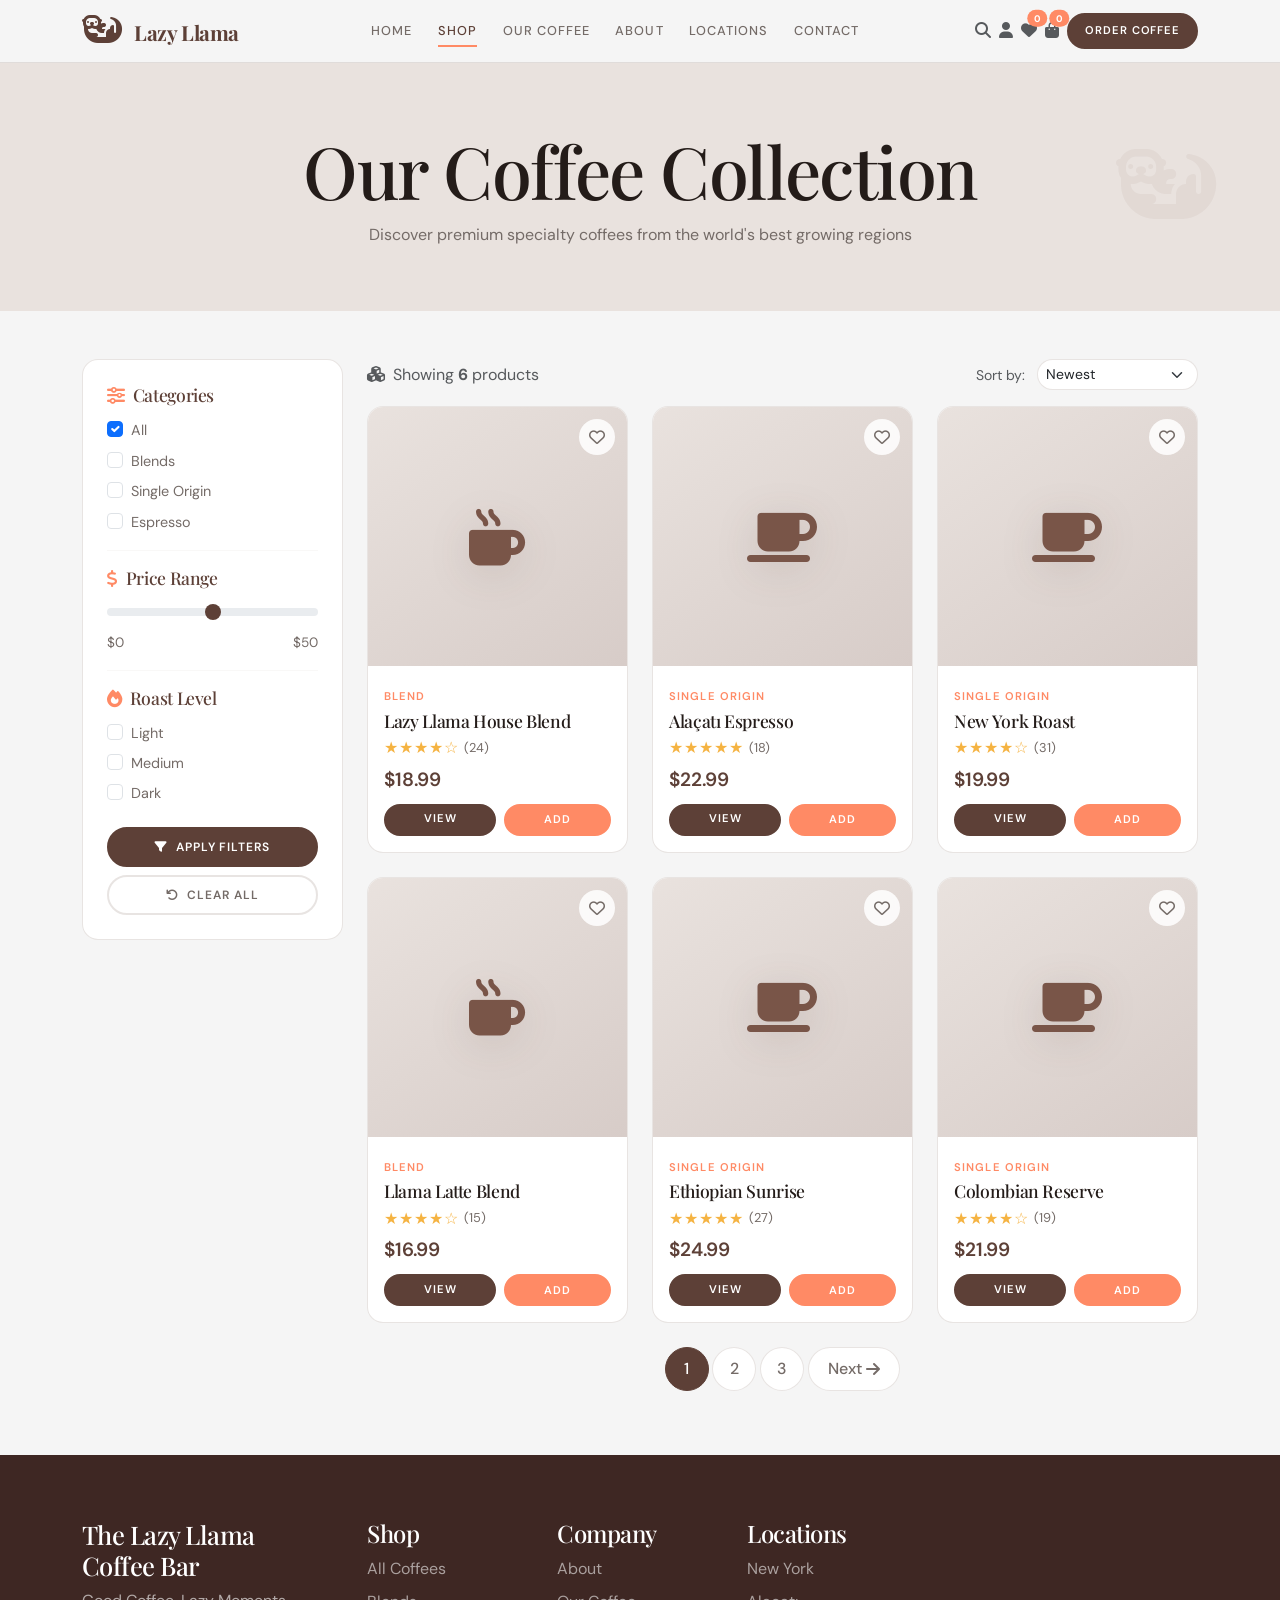
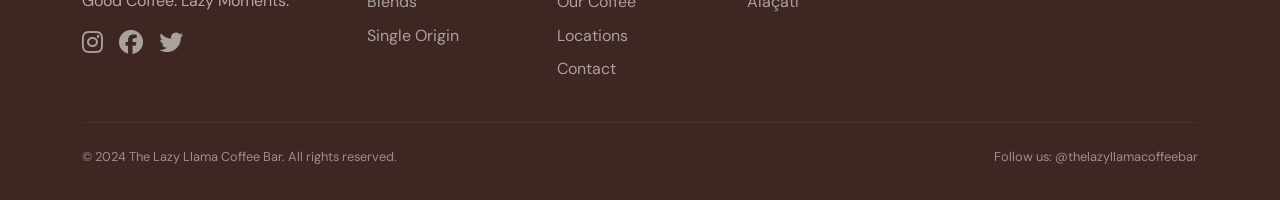
==== shop.html @ 4c495359 "Add files via upload" ====
<!DOCTYPE html>
<html lang="en">
<head>
  <meta charset="UTF-8" />
  <meta name="viewport" content="width=device-width, initial-scale=1.0" />
  <title>Shop - The Lazy Llama Coffee Bar</title>
  <!-- Bootstrap 5 -->
  <link href="https://cdn.jsdelivr.net/npm/bootstrap@5.3.2/dist/css/bootstrap.min.css" rel="stylesheet" />
  <!-- Font Awesome 6 (free) -->
  <link rel="stylesheet" href="https://cdnjs.cloudflare.com/ajax/libs/font-awesome/6.5.1/css/all.min.css" />
  <!-- Google Fonts -->
  <link rel="preconnect" href="https://fonts.googleapis.com" />
  <link rel="preconnect" href="https://fonts.gstatic.com" crossorigin />
  <link href="https://fonts.googleapis.com/css2?family=Playfair+Display:wght@400;600;700;900&family=DM+Sans:wght@300;400;500;600;700&display=swap" rel="stylesheet" />
  <style>
    /* ========================================
       COMPLETE CSS – THE LAZY LLAMA COFFEE BAR (Shop)
       ======================================== */

    /* ===== 1. ROOT VARIABLES ===== */
    :root {
      --brown: #5D4037;
      --beige: #D7CCC8;
      --coral: #FF8A65;
      --white: #F5F5F5;
      --brown-dark: #3E2723;
      --brown-light: #795548;
      --beige-light: #E9E2DE;
      --beige-dark: #C8BBB5;
      --coral-dark: #F4511E;
      --text: #241C19;
      --text-muted: #746B67;
      --border: rgba(93,64,55,0.14);
      --white-pure: #FFFFFF;
      --font-serif: 'Playfair Display', Georgia, serif;
      --font-sans: 'DM Sans', -apple-system, BlinkMacSystemFont, 'Segoe UI', Roboto, sans-serif;
      --radius-sm: 8px;
      --radius-md: 16px;
      --radius-lg: 28px;
      --radius-pill: 999px;
      --shadow-sm: 0 8px 25px rgba(62,39,35,0.07);
      --shadow-md: 0 20px 50px rgba(62,39,35,0.12);
      --shadow-lg: 0 35px 80px rgba(62,39,35,0.16);
      --transition-smooth: cubic-bezier(0.22, 0.61, 0.36, 1);
    }

    /* ===== 2. RESET & BASE ===== */
    * { box-sizing: border-box; margin: 0; padding: 0; }
    body {
      background: var(--white);
      color: var(--text);
      font-family: var(--font-sans);
      font-size: clamp(1rem, 1.2vw, 1.15rem);
      line-height: 1.6;
      overflow-x: hidden;
      -webkit-font-smoothing: antialiased;
    }
    h1, h2, h3, h4, h5, .serif { font-family: var(--font-serif); letter-spacing: -0.02em; }
    a { text-decoration: none; color: inherit; }
    ul, ol { list-style: none; padding: 0; }

    ::selection { background: var(--coral); color: var(--white-pure); }
    :focus-visible { outline: 3px solid var(--coral); outline-offset: 3px; }

    /* ===== 3. BOOTSTRAP OVERRIDES ===== */
    .btn {
      font-family: var(--font-sans);
      font-weight: 600;
      text-transform: uppercase;
      letter-spacing: 0.08em;
      border-radius: var(--radius-pill);
      padding: 0.65rem 2rem;
      transition: all 0.35s ease;
      border-width: 2px;
    }
    .btn-primary {
      background: var(--brown);
      border-color: var(--brown);
      color: #fff;
    }
    .btn-primary:hover {
      background: var(--brown-dark);
      border-color: var(--brown-dark);
      transform: translateY(-2px) scale(1.02);
      box-shadow: var(--shadow-md);
    }
    .btn-secondary {
      background: var(--coral);
      border-color: var(--coral);
      color: #fff;
    }
    .btn-secondary:hover {
      background: var(--coral-dark);
      border-color: var(--coral-dark);
      transform: translateY(-2px);
    }
    .btn-outline-secondary {
      background: transparent;
      border-color: var(--border);
      color: var(--text-muted);
    }
    .btn-outline-secondary:hover {
      background: var(--beige-light);
      border-color: var(--brown);
      color: var(--brown);
      transform: translateY(-2px);
    }
    .btn-sm {
      padding: 0.4rem 1rem;
      font-size: 0.7rem;
      min-height: 36px;
    }

    .bg-coral { background: var(--coral); }
    .text-brown { color: var(--brown); }
    .text-coral { color: var(--coral); }
    .form-range::-webkit-slider-thumb { background: var(--brown); }
    .form-range::-moz-range-thumb { background: var(--brown); }

    /* ===== 4. SECTION BADGE ===== */
    .section-badge {
      display: inline-block;
      font-size: 0.75rem;
      font-weight: 600;
      text-transform: uppercase;
      letter-spacing: 0.15em;
      color: var(--coral);
      margin-bottom: 0.5rem;
      position: relative;
    }
    .section-badge::after {
      content: '';
      display: inline-block;
      width: 24px;
      height: 1px;
      background: var(--coral);
      margin-left: 12px;
      vertical-align: middle;
    }
    .section-header {
      max-width: 700px;
      margin-bottom: 3rem;
    }
    .section-header h2 {
      font-size: clamp(2.2rem, 5vw, 4rem);
      font-weight: 700;
    }
    .section-header p {
      color: var(--text-muted);
      font-weight: 300;
    }

    /* ===== 5. NAVBAR ===== */
    .navbar {
      background: rgba(245,245,245,0.85);
      backdrop-filter: blur(18px);
      -webkit-backdrop-filter: blur(18px);
      border-bottom: 1px solid var(--border);
      padding: 0.5rem 0;
    }
    .navbar-brand {
      font-family: var(--font-serif);
      font-weight: 700;
      font-size: 1.3rem;
      letter-spacing: -0.02em;
      color: var(--brown) !important;
    }
    .navbar-brand .nav-logo {
      font-size: 1.8rem;
      line-height: 1;
      margin-right: 6px;
    }
    .nav-link {
      font-size: 0.8rem;
      font-weight: 500;
      text-transform: uppercase;
      letter-spacing: 0.08em;
      color: var(--text-muted) !important;
      padding: 0.5rem 0.8rem !important;
      position: relative;
      transition: color 0.3s ease;
    }
    .nav-link::after {
      content: '';
      position: absolute;
      bottom: 2px;
      left: 0.8rem;
      width: 0;
      height: 2px;
      background: var(--coral);
      transition: width 0.4s ease;
    }
    .nav-link:hover, .nav-link.active {
      color: var(--brown) !important;
    }
    .nav-link:hover::after, .nav-link.active::after {
      width: calc(100% - 1.6rem);
    }
    .navbar .nav-actions a {
      font-size: 1.2rem;
      color: var(--text-muted);
      transition: color 0.3s;
      position: relative;
      margin-left: 6px;
    }
    .navbar .nav-actions a:hover { color: var(--brown); }
    .cart-count, .wishlist-count {
      position: absolute;
      top: -6px;
      right: -6px;
      font-size: 0.6rem;
      font-weight: 600;
      background: var(--coral);
      color: #fff;
      border-radius: 50%;
      width: 18px;
      height: 18px;
      display: flex;
      align-items: center;
      justify-content: center;
      font-family: var(--font-sans);
    }
    .nav-cta {
      font-size: 0.75rem !important;
      padding: 0.4rem 1.2rem !important;
      min-height: 38px;
      margin-left: 10px;
    }

    /* ===== 6. PAGE HERO ===== */
    .page-hero {
      padding: 4rem 0;
      background: var(--beige-light);
      text-align: center;
      position: relative;
      overflow: hidden;
    }
    .page-hero h1 {
      font-size: clamp(2.8rem, 6vw, 4.5rem);
      animation: fadeInUp 0.8s var(--transition-smooth);
    }
    .page-hero p {
      font-size: clamp(1rem, 1.2vw, 1.2rem);
      color: var(--text-muted);
      max-width: 600px;
      margin: 0 auto;
      animation: fadeInUp 0.8s var(--transition-smooth) 0.2s both;
    }
    .page-hero .hero-llama {
      font-size: 5rem;
      color: var(--brown-light);
      opacity: 0.06;
      position: absolute;
      right: 5%;
      top: 50%;
      transform: translateY(-50%);
      pointer-events: none;
    }

    /* ===== 7. FILTER SIDEBAR (3D) ===== */
    .filter-sidebar {
      padding: 1.5rem;
      background: #fff;
      border-radius: var(--radius-md);
      border: 1px solid var(--border);
      transition: transform 0.5s cubic-bezier(.22,.61,.36,1),
                  box-shadow 0.5s ease;
      transform-style: preserve-3d;
      perspective: 600px;
      position: sticky;
      top: 90px;
    }
    .filter-sidebar:hover {
      transform: translateY(-4px) rotateX(1deg) rotateY(2deg);
      box-shadow: var(--shadow-md);
    }
    .filter-sidebar h5 {
      font-family: var(--font-serif);
      font-size: 1.1rem;
      margin-bottom: 0.75rem;
      color: var(--brown);
    }
    .filter-sidebar .form-check {
      margin-bottom: 0.3rem;
    }
    .filter-sidebar .form-check-input {
      accent-color: var(--brown);
      cursor: pointer;
    }
    .filter-sidebar .form-check-label {
      font-size: 0.9rem;
      color: var(--text-muted);
      cursor: pointer;
    }
    .filter-sidebar hr {
      margin: 1rem 0;
      border-color: var(--border);
    }
    .filter-sidebar .form-range {
      width: 100%;
    }
    .filter-sidebar .price-labels {
      display: flex;
      justify-content: space-between;
      font-size: 0.85rem;
      color: var(--text-muted);
    }
    .filter-sidebar .btn {
      width: 100%;
      font-size: 0.75rem;
      padding: 0.5rem;
      min-height: 40px;
    }
    .filter-sidebar .btn + .btn {
      margin-top: 0.5rem;
    }

    /* ===== 8. PRODUCT CARDS (3D) ===== */
    .product-card {
      background: #fff;
      border-radius: var(--radius-md);
      overflow: hidden;
      border: 1px solid var(--border);
      transition: transform 0.6s cubic-bezier(.22,.61,.36,1),
                  box-shadow 0.6s ease;
      transform-style: preserve-3d;
      perspective: 800px;
      height: 100%;
    }
    .product-card:hover {
      transform: translateY(-10px) rotateX(2deg) rotateY(3deg);
      box-shadow: var(--shadow-lg);
    }
    .product-image {
      aspect-ratio: 1/1;
      background: linear-gradient(145deg, var(--beige-light), var(--beige));
      display: flex;
      align-items: center;
      justify-content: center;
      position: relative;
      overflow: hidden;
      transition: transform 0.6s ease;
    }
    .product-card:hover .product-image {
      transform: scale(1.04);
    }
    .product-image .coffee-icon {
      filter: drop-shadow(0 8px 20px rgba(62,39,35,0.12));
      transition: transform 0.6s ease;
      color: var(--brown-light);
      font-size: 3.5rem;
    }
    .product-card:hover .product-image .coffee-icon {
      transform: rotate(-6deg) scale(1.1);
    }
    .product-wishlist {
      position: absolute;
      top: 12px;
      right: 12px;
      width: 36px;
      height: 36px;
      border-radius: 50%;
      background: rgba(255,255,255,0.85);
      backdrop-filter: blur(4px);
      border: none;
      font-size: 1rem;
      transition: all 0.3s ease;
      color: var(--text-muted);
      display: flex;
      align-items: center;
      justify-content: center;
    }
    .product-wishlist:hover {
      background: #fff;
      transform: scale(1.1);
      color: var(--coral);
    }
    .product-wishlist.active {
      color: var(--coral);
    }
    .product-category {
      font-size: 0.7rem;
      font-weight: 600;
      text-transform: uppercase;
      letter-spacing: 0.1em;
      color: var(--coral);
      display: inline-block;
      margin-bottom: 0.25rem;
    }
    .product-card h3 {
      font-size: clamp(1.1rem, 1.3vw, 1.3rem);
      font-family: var(--font-serif);
      margin-bottom: 0.25rem;
    }
    .product-rating {
      display: flex;
      align-items: center;
      gap: 0.3rem;
      margin-bottom: 0.25rem;
    }
    .product-rating .stars {
      color: #f5b342;
      letter-spacing: 1px;
    }
    .product-rating .count {
      font-size: 0.8rem;
      color: var(--text-muted);
    }
    .product-price {
      font-weight: 600;
      color: var(--brown);
      font-size: 1.2rem;
      margin-bottom: 0.5rem;
    }
    .product-card .btn {
      font-size: 0.7rem;
      padding: 0.3rem 0.6rem;
      min-height: 32px;
    }

    /* ===== 9. PAGINATION (3D) ===== */
    .pagination {
      gap: 0.3rem;
    }
    .pagination .page-item .page-link {
      border-radius: 50%;
      width: 44px;
      height: 44px;
      display: flex;
      align-items: center;
      justify-content: center;
      border: 1px solid var(--border);
      color: var(--text-muted);
      font-weight: 500;
      transition: all 0.3s ease;
      background: #fff;
    }
    .pagination .page-item .page-link:hover {
      background: var(--beige-light);
      border-color: var(--brown);
      transform: translateY(-2px) scale(1.04);
      box-shadow: var(--shadow-sm);
    }
    .pagination .page-item.active .page-link {
      background: var(--brown);
      border-color: var(--brown);
      color: #fff;
    }
    .pagination .page-item.active .page-link:hover {
      background: var(--brown-dark);
      border-color: var(--brown-dark);
    }
    .pagination .page-item:last-child .page-link {
      width: auto;
      border-radius: var(--radius-pill);
      padding: 0 1.2rem;
    }

    /* ===== 10. FOOTER ===== */
    .footer {
      background: var(--brown-dark);
      color: rgba(255,255,255,0.8);
      padding: 4rem 0 2rem;
    }
    .footer h3 { color: #fff; font-size: 1.6rem; }
    .footer a { opacity: 0.7; transition: opacity 0.3s, color 0.3s; }
    .footer a:hover { opacity: 1; color: var(--coral); }
    .footer .footer-links ul { padding: 0; list-style: none; }
    .footer .footer-links ul li { margin-bottom: 0.5rem; }
    .footer-bottom {
      border-top: 1px solid rgba(255,255,255,0.08);
      padding-top: 1.5rem;
      font-size: 0.8rem;
      opacity: 0.6;
    }

    /* ===== 11. ANIMATIONS ===== */
    @keyframes fadeInUp {
      from { opacity: 0; transform: translateY(30px); }
      to { opacity: 1; transform: translateY(0); }
    }

    /* ===== 12. RESPONSIVE ===== */
    @media (max-width: 992px) {
      .filter-sidebar {
        position: static;
        margin-bottom: 1.5rem;
      }
    }
    @media (max-width: 768px) {
      .page-hero { padding: 2.5rem 0; }
      .page-hero .hero-llama { display: none; }
      .filter-sidebar:hover { transform: translateY(-2px) rotateX(0) rotateY(0); }
      .product-card:hover { transform: translateY(-6px) rotateX(0) rotateY(0); }
      .footer .row { text-align: center; }
    }
    @media (max-width: 576px) {
      .filter-sidebar { padding: 1rem; }
      .product-image .coffee-icon { font-size: 2.8rem; }
      .pagination .page-item .page-link { width: 36px; height: 36px; font-size: 0.85rem; }
    }
  </style>
</head>
<body>

<!-- ===== NAVBAR ===== -->
<nav class="navbar navbar-expand-lg sticky-top">
  <div class="container">
    <a class="navbar-brand" href="index.html">
      <i class="fas fa-otter text-brown fs-2 me-2"></i> Lazy Llama
    </a>
    <button class="navbar-toggler border-0" type="button" data-bs-toggle="collapse" data-bs-target="#navLinks" aria-controls="navLinks" aria-expanded="false" aria-label="Toggle navigation">
      <span class="navbar-toggler-icon"></span>
    </button>
    <div class="collapse navbar-collapse" id="navLinks">
      <ul class="navbar-nav mx-auto mb-2 mb-lg-0">
        <li class="nav-item"><a class="nav-link" href="index.html">Home</a></li>
        <li class="nav-item"><a class="nav-link active" href="shop.html">Shop</a></li>
        <li class="nav-item"><a class="nav-link" href="our-coffee.html">Our Coffee</a></li>
        <li class="nav-item"><a class="nav-link" href="about.html">About</a></li>
        <li class="nav-item"><a class="nav-link" href="locations.html">Locations</a></li>
        <li class="nav-item"><a class="nav-link" href="contact.html">Contact</a></li>
      </ul>
      <div class="d-flex align-items-center gap-2">
        <a href="#" class="text-muted"><i class="fas fa-search"></i></a>
        <a href="account.html" class="text-muted"><i class="fas fa-user"></i></a>
        <a href="wishlist.html" class="text-muted position-relative">
          <i class="fas fa-heart"></i>
          <span class="position-absolute top-0 start-100 translate-middle badge rounded-pill bg-coral" style="font-size:0.6rem;">0</span>
        </a>
        <a href="cart.html" class="text-muted position-relative">
          <i class="fas fa-shopping-bag"></i>
          <span class="position-absolute top-0 start-100 translate-middle badge rounded-pill bg-coral" style="font-size:0.6rem;">0</span>
        </a>
        <a href="checkout.html" class="btn btn-primary btn-sm">Order Coffee</a>
      </div>
    </div>
  </div>
</nav>

<!-- ===== PAGE HERO ===== -->
<section class="page-hero">
  <div class="container">
    <h1>Our Coffee Collection</h1>
    <p>Discover premium specialty coffees from the world's best growing regions</p>
    <div class="hero-llama"><i class="fas fa-otter"></i></div>
  </div>
</section>

<!-- ===== SHOP CONTENT ===== -->
<section class="py-5">
  <div class="container">
    <div class="row g-4">

      <!-- Filters Sidebar -->
      <div class="col-lg-3">
        <div class="filter-sidebar">
          <h5><i class="fas fa-sliders-h text-coral me-2"></i>Categories</h5>
          <div class="form-check">
            <input class="form-check-input" type="checkbox" checked>
            <label class="form-check-label">All</label>
          </div>
          <div class="form-check">
            <input class="form-check-input" type="checkbox">
            <label class="form-check-label">Blends</label>
          </div>
          <div class="form-check">
            <input class="form-check-input" type="checkbox">
            <label class="form-check-label">Single Origin</label>
          </div>
          <div class="form-check">
            <input class="form-check-input" type="checkbox">
            <label class="form-check-label">Espresso</label>
          </div>

          <hr>

          <h5><i class="fas fa-dollar-sign text-coral me-2"></i>Price Range</h5>
          <input type="range" class="form-range" min="0" max="100" value="50">
          <div class="price-labels">
            <span>$0</span>
            <span>$50</span>
          </div>

          <hr>

          <h5><i class="fas fa-fire text-coral me-2"></i>Roast Level</h5>
          <div class="form-check">
            <input class="form-check-input" type="checkbox">
            <label class="form-check-label">Light</label>
          </div>
          <div class="form-check">
            <input class="form-check-input" type="checkbox">
            <label class="form-check-label">Medium</label>
          </div>
          <div class="form-check">
            <input class="form-check-input" type="checkbox">
            <label class="form-check-label">Dark</label>
          </div>

          <button class="btn btn-primary mt-3"><i class="fas fa-filter me-2"></i>Apply Filters</button>
          <button class="btn btn-outline-secondary"><i class="fas fa-undo me-2"></i>Clear All</button>
        </div>
      </div>

      <!-- Products Grid -->
      <div class="col-lg-9">
        <!-- Toolbar -->
        <div class="d-flex justify-content-between align-items-center mb-3 flex-wrap gap-2">
          <span class="text-muted"><i class="fas fa-cubes me-2"></i>Showing <strong>6</strong> products</span>
          <div class="d-flex align-items-center gap-2">
            <label class="text-muted small me-1">Sort by:</label>
            <select class="form-select form-select-sm w-auto" style="border-radius: var(--radius-pill); border-color: var(--border);">
              <option>Newest</option>
              <option>Price: Low to High</option>
              <option>Price: High to Low</option>
              <option>Popular</option>
            </select>
          </div>
        </div>

        <!-- Products Grid -->
        <div class="row g-4">

          <!-- Product 1 -->
          <div class="col-md-6 col-lg-4">
            <div class="product-card">
              <div class="product-image">
                <i class="fas fa-mug-hot coffee-icon"></i>
                <button class="product-wishlist"><i class="far fa-heart"></i></button>
              </div>
              <div class="p-3">
                <span class="product-category">Blend</span>
                <h3>Lazy Llama House Blend</h3>
                <div class="product-rating">
                  <span class="stars">★★★★☆</span>
                  <span class="count">(24)</span>
                </div>
                <div class="product-price">$18.99</div>
                <div class="d-flex gap-2">
                  <a href="product.html" class="btn btn-primary btn-sm flex-fill">View</a>
                  <button class="btn btn-secondary btn-sm flex-fill">Add</button>
                </div>
              </div>
            </div>
          </div>

          <!-- Product 2 -->
          <div class="col-md-6 col-lg-4">
            <div class="product-card">
              <div class="product-image">
                <i class="fas fa-mug-saucer coffee-icon"></i>
                <button class="product-wishlist"><i class="far fa-heart"></i></button>
              </div>
              <div class="p-3">
                <span class="product-category">Single Origin</span>
                <h3>Alaçatı Espresso</h3>
                <div class="product-rating">
                  <span class="stars">★★★★★</span>
                  <span class="count">(18)</span>
                </div>
                <div class="product-price">$22.99</div>
                <div class="d-flex gap-2">
                  <a href="product.html" class="btn btn-primary btn-sm flex-fill">View</a>
                  <button class="btn btn-secondary btn-sm flex-fill">Add</button>
                </div>
              </div>
            </div>
          </div>

          <!-- Product 3 -->
          <div class="col-md-6 col-lg-4">
            <div class="product-card">
              <div class="product-image">
                <i class="fas fa-coffee coffee-icon"></i>
                <button class="product-wishlist"><i class="far fa-heart"></i></button>
              </div>
              <div class="p-3">
                <span class="product-category">Single Origin</span>
                <h3>New York Roast</h3>
                <div class="product-rating">
                  <span class="stars">★★★★☆</span>
                  <span class="count">(31)</span>
                </div>
                <div class="product-price">$19.99</div>
                <div class="d-flex gap-2">
                  <a href="product.html" class="btn btn-primary btn-sm flex-fill">View</a>
                  <button class="btn btn-secondary btn-sm flex-fill">Add</button>
                </div>
              </div>
            </div>
          </div>

          <!-- Product 4 -->
          <div class="col-md-6 col-lg-4">
            <div class="product-card">
              <div class="product-image">
                <i class="fas fa-mug-hot coffee-icon"></i>
                <button class="product-wishlist"><i class="far fa-heart"></i></button>
              </div>
              <div class="p-3">
                <span class="product-category">Blend</span>
                <h3>Llama Latte Blend</h3>
                <div class="product-rating">
                  <span class="stars">★★★★☆</span>
                  <span class="count">(15)</span>
                </div>
                <div class="product-price">$16.99</div>
                <div class="d-flex gap-2">
                  <a href="product.html" class="btn btn-primary btn-sm flex-fill">View</a>
                  <button class="btn btn-secondary btn-sm flex-fill">Add</button>
                </div>
              </div>
            </div>
          </div>

          <!-- Product 5 -->
          <div class="col-md-6 col-lg-4">
            <div class="product-card">
              <div class="product-image">
                <i class="fas fa-mug-saucer coffee-icon"></i>
                <button class="product-wishlist"><i class="far fa-heart"></i></button>
              </div>
              <div class="p-3">
                <span class="product-category">Single Origin</span>
                <h3>Ethiopian Sunrise</h3>
                <div class="product-rating">
                  <span class="stars">★★★★★</span>
                  <span class="count">(27)</span>
                </div>
                <div class="product-price">$24.99</div>
                <div class="d-flex gap-2">
                  <a href="product.html" class="btn btn-primary btn-sm flex-fill">View</a>
                  <button class="btn btn-secondary btn-sm flex-fill">Add</button>
                </div>
              </div>
            </div>
          </div>

          <!-- Product 6 -->
          <div class="col-md-6 col-lg-4">
            <div class="product-card">
              <div class="product-image">
                <i class="fas fa-coffee coffee-icon"></i>
                <button class="product-wishlist"><i class="far fa-heart"></i></button>
              </div>
              <div class="p-3">
                <span class="product-category">Single Origin</span>
                <h3>Colombian Reserve</h3>
                <div class="product-rating">
                  <span class="stars">★★★★☆</span>
                  <span class="count">(19)</span>
                </div>
                <div class="product-price">$21.99</div>
                <div class="d-flex gap-2">
                  <a href="product.html" class="btn btn-primary btn-sm flex-fill">View</a>
                  <button class="btn btn-secondary btn-sm flex-fill">Add</button>
                </div>
              </div>
            </div>
          </div>

        </div>

        <!-- Pagination -->
        <nav aria-label="Page navigation" class="mt-4">
          <ul class="pagination justify-content-center">
            <li class="page-item active"><a class="page-link" href="#">1</a></li>
            <li class="page-item"><a class="page-link" href="#">2</a></li>
            <li class="page-item"><a class="page-link" href="#">3</a></li>
            <li class="page-item"><a class="page-link" href="#">Next <i class="fas fa-arrow-right ms-1"></i></a></li>
          </ul>
        </nav>
      </div>

    </div>
  </div>
</section>

<!-- ===== FOOTER ===== -->
<footer class="footer">
  <div class="container">
    <div class="row g-4">
      <div class="col-md-6 col-lg-3">
        <h3>The Lazy Llama<br>Coffee Bar</h3>
        <p class="opacity-75">Good Coffee. Lazy Moments.</p>
        <div class="d-flex gap-3">
          <a href="#" aria-label="Instagram"><i class="fab fa-instagram fs-4"></i></a>
          <a href="#" aria-label="Facebook"><i class="fab fa-facebook fs-4"></i></a>
          <a href="#" aria-label="Twitter"><i class="fab fa-twitter fs-4"></i></a>
        </div>
      </div>
      <div class="col-6 col-md-3 col-lg-2 footer-links"><h4 class="text-white">Shop</h4><ul><li><a href="shop.html">All Coffees</a></li><li><a href="shop.html">Blends</a></li><li><a href="shop.html">Single Origin</a></li></ul></div>
      <div class="col-6 col-md-3 col-lg-2 footer-links"><h4 class="text-white">Company</h4><ul><li><a href="about.html">About</a></li><li><a href="our-coffee.html">Our Coffee</a></li><li><a href="locations.html">Locations</a></li><li><a href="contact.html">Contact</a></li></ul></div>
      <div class="col-6 col-md-3 col-lg-2 footer-links"><h4 class="text-white">Locations</h4><ul><li><a href="locations.html">New York</a></li><li><a href="locations.html">Alaçatı</a></li></ul></div>
    </div>
    <div class="footer-bottom d-flex flex-column flex-md-row justify-content-between mt-4">
      <span>&copy; 2024 The Lazy Llama Coffee Bar. All rights reserved.</span>
      <span>Follow us: @thelazyllamacoffeebar</span>
    </div>
  </div>
</footer>

<!-- Bootstrap JS -->
<script src="https://cdn.jsdelivr.net/npm/bootstrap@5.3.2/dist/js/bootstrap.bundle.min.js"></script>

<!-- Shop interactivity -->
<script>
  document.addEventListener('DOMContentLoaded', function() {
    // Wishlist toggle
    document.querySelectorAll('.product-wishlist').forEach(btn => {
      btn.addEventListener('click', function(e) {
        e.stopPropagation();
        this.classList.toggle('active');
        const icon = this.querySelector('i');
        if (this.classList.contains('active')) {
          icon.className = 'fas fa-heart';
        } else {
          icon.className = 'far fa-heart';
        }
      });
    });

    // Add to cart buttons (demo)
    document.querySelectorAll('.btn-secondary.btn-sm.flex-fill').forEach(btn => {
      btn.addEventListener('click', function() {
        const productName = this.closest('.p-3').querySelector('h3').textContent;
        alert(`Added "${productName}" to your cart!`);
      });
    });

    // Apply filters (demo)
    document.querySelector('.filter-sidebar .btn-primary').addEventListener('click', function() {
      alert('Filters applied! (Demo)');
    });

    // Clear filters (demo)
    document.querySelector('.filter-sidebar .btn-outline-secondary').addEventListener('click', function() {
      document.querySelectorAll('.filter-sidebar .form-check-input').forEach(cb => {
        if (cb.hasAttribute('checked')) {
          cb.checked = true;
        } else {
          cb.checked = false;
        }
      });
      document.querySelector('.filter-sidebar .form-range').value = 50;
      alert('Filters cleared! (Demo)');
    });

    // Price range display
    const rangeInput = document.querySelector('.filter-sidebar .form-range');
    const priceLabels = document.querySelectorAll('.filter-sidebar .price-labels span');
    rangeInput.addEventListener('input', function() {
      const val = this.value;
      priceLabels[1].textContent = '$' + val;
    });
  });
</script>
</body>
</html>
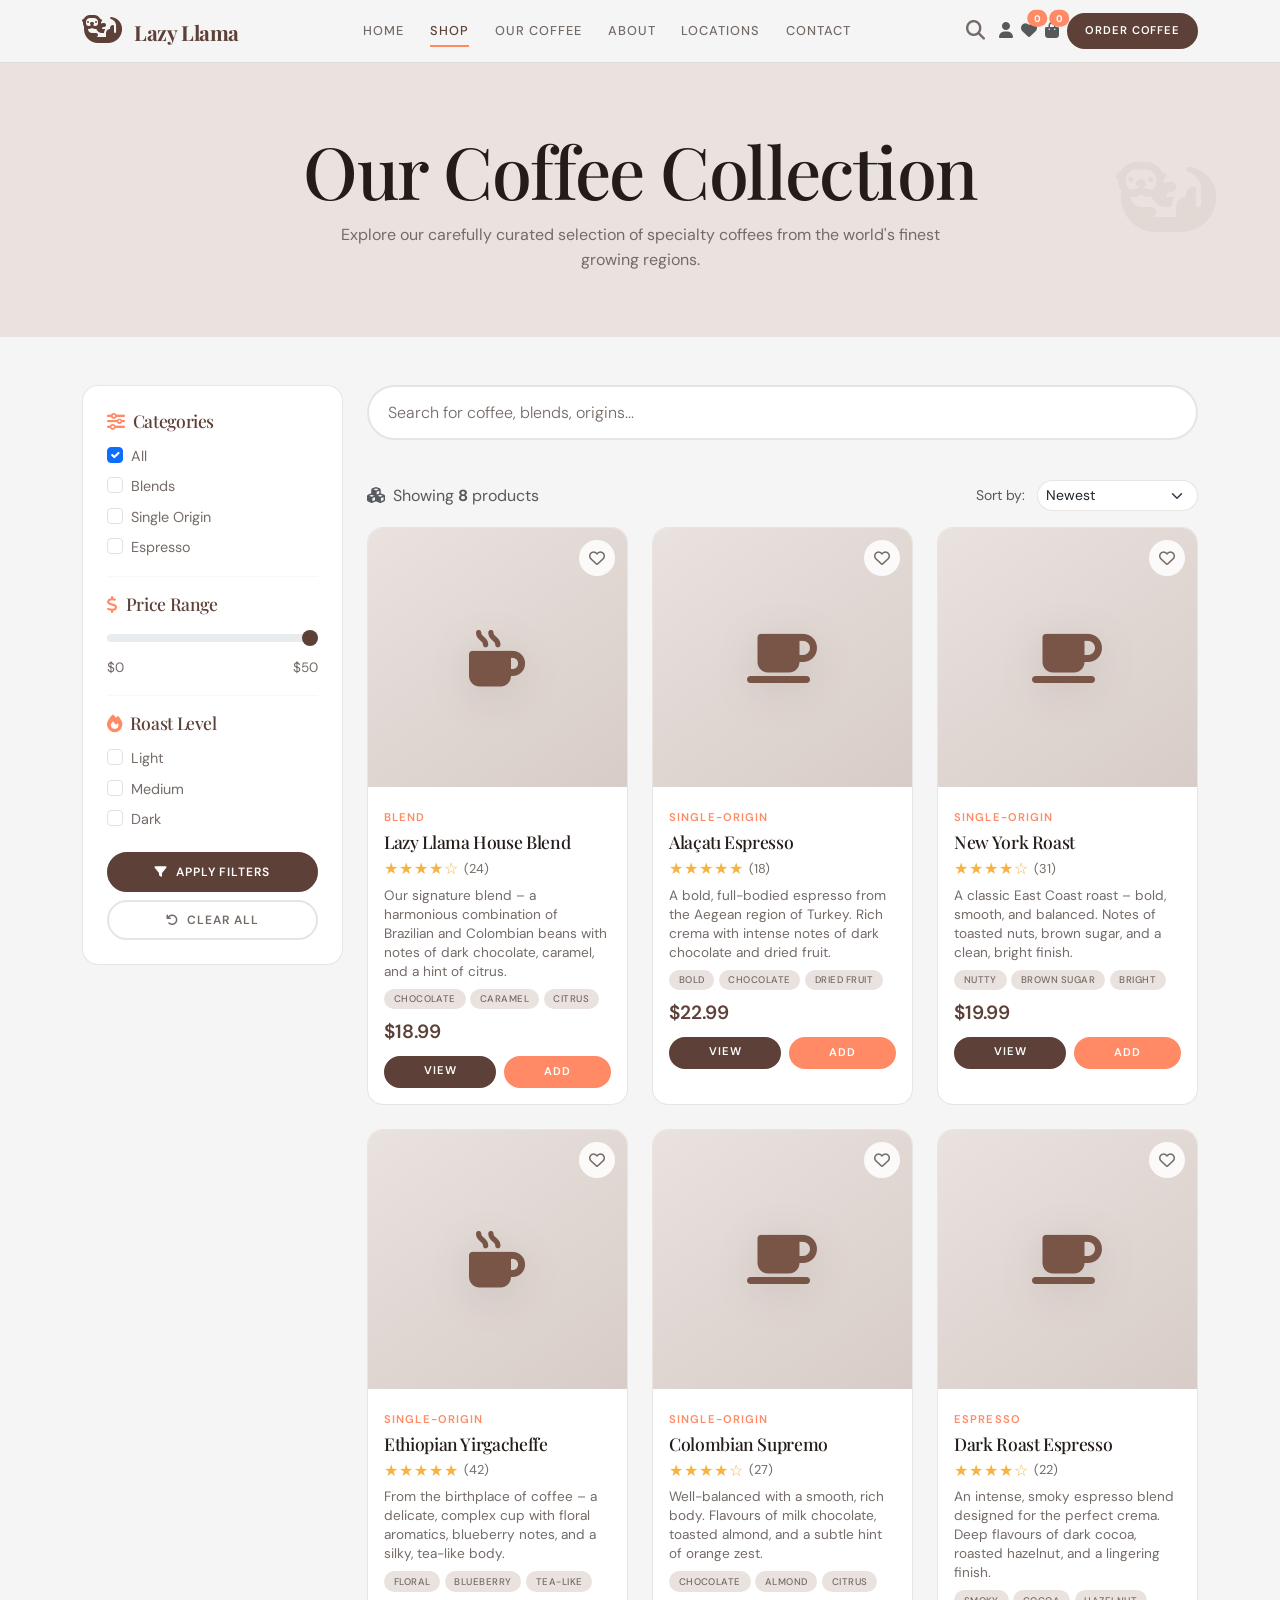
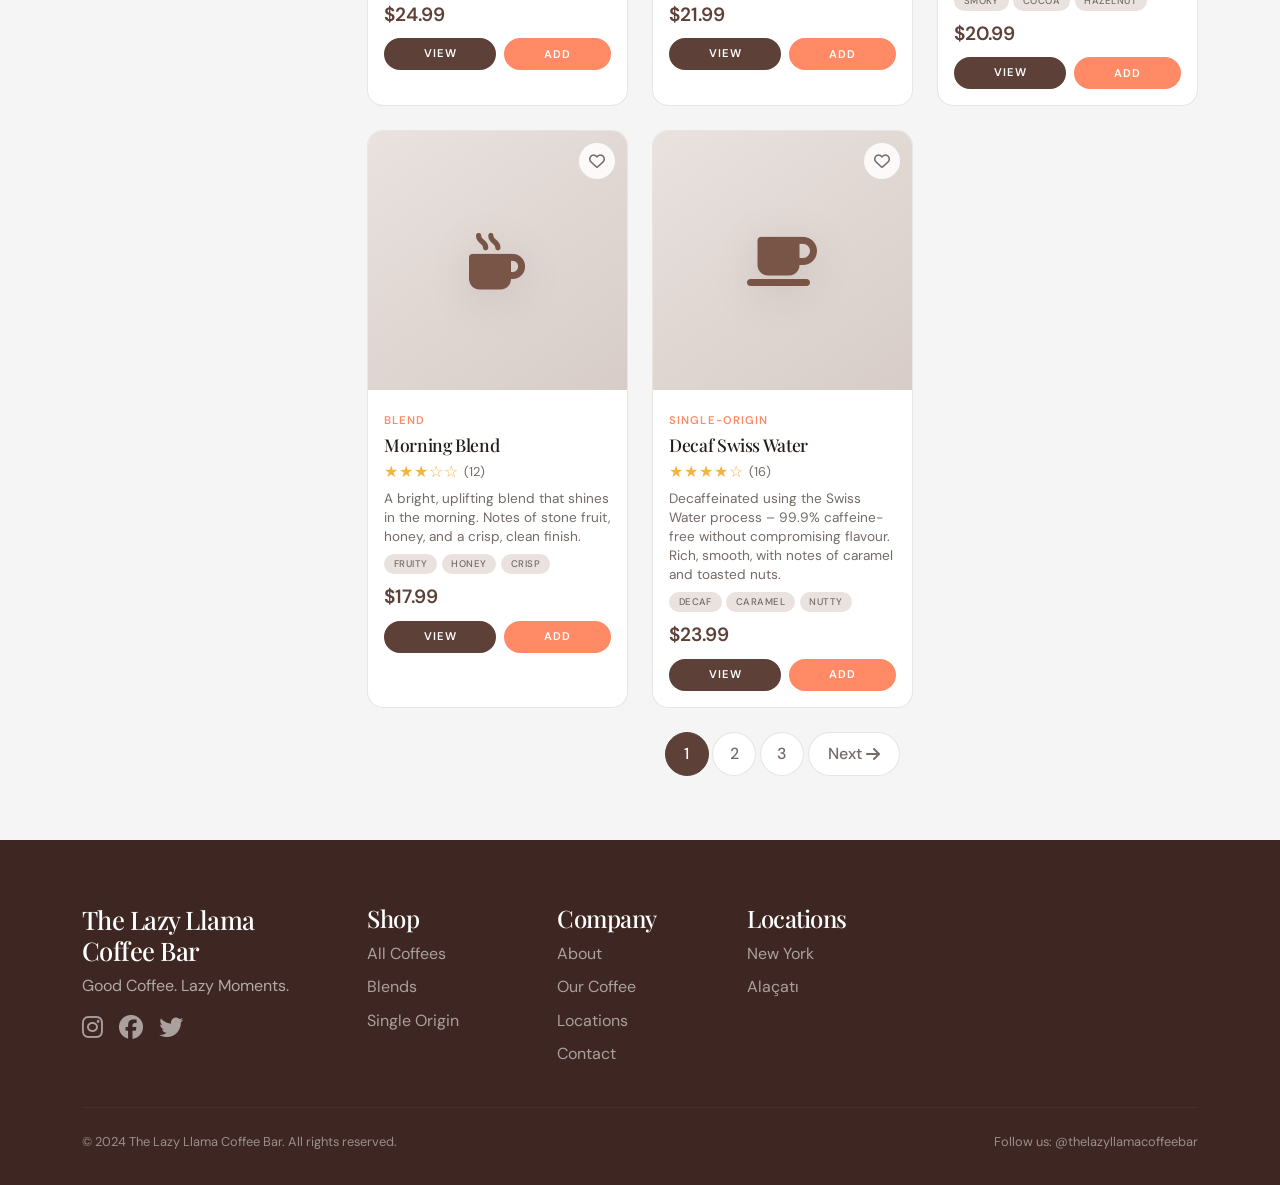
==== commit 289487b3: "Add files via upload" ====
--- a/shop.html
+++ b/shop.html
@@ -4,20 +4,20 @@
   <meta charset="UTF-8" />
   <meta name="viewport" content="width=device-width, initial-scale=1.0" />
   <title>Shop - The Lazy Llama Coffee Bar</title>
+
   <!-- Bootstrap 5 -->
   <link href="https://cdn.jsdelivr.net/npm/bootstrap@5.3.2/dist/css/bootstrap.min.css" rel="stylesheet" />
-  <!-- Font Awesome 6 (free) -->
+  <!-- Font Awesome 6 -->
   <link rel="stylesheet" href="https://cdnjs.cloudflare.com/ajax/libs/font-awesome/6.5.1/css/all.min.css" />
   <!-- Google Fonts -->
   <link rel="preconnect" href="https://fonts.googleapis.com" />
   <link rel="preconnect" href="https://fonts.gstatic.com" crossorigin />
   <link href="https://fonts.googleapis.com/css2?family=Playfair+Display:wght@400;600;700;900&family=DM+Sans:wght@300;400;500;600;700&display=swap" rel="stylesheet" />
+
   <style>
     /* ========================================
-       COMPLETE CSS – THE LAZY LLAMA COFFEE BAR (Shop)
-       ======================================== */
-
-    /* ===== 1. ROOT VARIABLES ===== */
+       ROOT VARIABLES
+    ======================================== */
     :root {
       --brown: #5D4037;
       --beige: #D7CCC8;
@@ -42,9 +42,16 @@
       --shadow-md: 0 20px 50px rgba(62,39,35,0.12);
       --shadow-lg: 0 35px 80px rgba(62,39,35,0.16);
       --transition-smooth: cubic-bezier(0.22, 0.61, 0.36, 1);
-    }
-
-    /* ===== 2. RESET & BASE ===== */
+      --space-xs: 8px;
+      --space-sm: 16px;
+      --space-md: 24px;
+      --space-lg: 40px;
+      --space-xl: 64px;
+    }
+
+    /* ========================================
+       RESET & BASE
+    ======================================== */
     * { box-sizing: border-box; margin: 0; padding: 0; }
     body {
       background: var(--white);
@@ -62,7 +69,9 @@
     ::selection { background: var(--coral); color: var(--white-pure); }
     :focus-visible { outline: 3px solid var(--coral); outline-offset: 3px; }
 
-    /* ===== 3. BOOTSTRAP OVERRIDES ===== */
+    /* ========================================
+       BOOTSTRAP OVERRIDES
+    ======================================== */
     .btn {
       font-family: var(--font-sans);
       font-weight: 600;
@@ -117,7 +126,9 @@
     .form-range::-webkit-slider-thumb { background: var(--brown); }
     .form-range::-moz-range-thumb { background: var(--brown); }
 
-    /* ===== 4. SECTION BADGE ===== */
+    /* ========================================
+       SECTION BADGE
+    ======================================== */
     .section-badge {
       display: inline-block;
       font-size: 0.75rem;
@@ -150,7 +161,9 @@
       font-weight: 300;
     }
 
-    /* ===== 5. NAVBAR ===== */
+    /* ========================================
+       NAVBAR
+    ======================================== */
     .navbar {
       background: rgba(245,245,245,0.85);
       backdrop-filter: blur(18px);
@@ -227,7 +240,9 @@
       margin-left: 10px;
     }
 
-    /* ===== 6. PAGE HERO ===== */
+    /* ========================================
+       PAGE HERO
+    ======================================== */
     .page-hero {
       padding: 4rem 0;
       background: var(--beige-light);
@@ -257,7 +272,9 @@
       pointer-events: none;
     }
 
-    /* ===== 7. FILTER SIDEBAR (3D) ===== */
+    /* ========================================
+       FILTER SIDEBAR
+    ======================================== */
     .filter-sidebar {
       padding: 1.5rem;
       background: #fff;
@@ -315,7 +332,9 @@
       margin-top: 0.5rem;
     }
 
-    /* ===== 8. PRODUCT CARDS (3D) ===== */
+    /* ========================================
+       PRODUCT CARDS
+    ======================================== */
     .product-card {
       background: #fff;
       border-radius: var(--radius-md);
@@ -392,6 +411,12 @@
       font-family: var(--font-serif);
       margin-bottom: 0.25rem;
     }
+    .product-card .product-description {
+      font-size: 0.85rem;
+      color: var(--text-muted);
+      margin-bottom: 0.5rem;
+      line-height: 1.4;
+    }
     .product-rating {
       display: flex;
       align-items: center;
@@ -417,8 +442,26 @@
       padding: 0.3rem 0.6rem;
       min-height: 32px;
     }
-
-    /* ===== 9. PAGINATION (3D) ===== */
+    .product-tags {
+      display: flex;
+      flex-wrap: wrap;
+      gap: 0.3rem;
+      margin-bottom: 0.5rem;
+    }
+    .product-tags .tag {
+      font-size: 0.6rem;
+      padding: 0.15rem 0.6rem;
+      border-radius: var(--radius-pill);
+      background: var(--beige-light);
+      color: var(--text-muted);
+      text-transform: uppercase;
+      letter-spacing: 0.05em;
+      font-weight: 500;
+    }
+
+    /* ========================================
+       PAGINATION
+    ======================================== */
     .pagination {
       gap: 0.3rem;
     }
@@ -456,7 +499,9 @@
       padding: 0 1.2rem;
     }
 
-    /* ===== 10. FOOTER ===== */
+    /* ========================================
+       FOOTER
+    ======================================== */
     .footer {
       background: var(--brown-dark);
       color: rgba(255,255,255,0.8);
@@ -474,13 +519,184 @@
       opacity: 0.6;
     }
 
-    /* ===== 11. ANIMATIONS ===== */
+    /* ========================================
+       ANIMATIONS
+    ======================================== */
     @keyframes fadeInUp {
       from { opacity: 0; transform: translateY(30px); }
       to { opacity: 1; transform: translateY(0); }
     }
 
-    /* ===== 12. RESPONSIVE ===== */
+    /* ========================================
+       SEARCH STYLES (overlay + shop bar)
+    ======================================== */
+    .search-toggle {
+      cursor: pointer;
+      transition: color 0.3s ease;
+      padding: 0.4rem;
+      font-size: 1.2rem;
+      color: var(--text-muted);
+    }
+    .search-toggle:hover { color: var(--brown); }
+
+    .search-overlay {
+      position: fixed;
+      top: 0;
+      left: 0;
+      width: 100%;
+      height: 100%;
+      background: rgba(0,0,0,0.5);
+      backdrop-filter: blur(8px);
+      -webkit-backdrop-filter: blur(8px);
+      z-index: 9999;
+      display: none;
+      align-items: flex-start;
+      justify-content: center;
+      padding-top: 15vh;
+      animation: searchFadeIn 0.3s ease;
+    }
+    .search-overlay.active { display: flex; }
+    @keyframes searchFadeIn { from { opacity:0; } to { opacity:1; } }
+    @keyframes searchSlideDown {
+      from { opacity:0; transform: translateY(-30px) scale(0.98); }
+      to { opacity:1; transform: translateY(0) scale(1); }
+    }
+    .search-overlay .search-container {
+      width: 90%;
+      max-width: 700px;
+      background: var(--white-pure);
+      border-radius: var(--radius-lg, 28px);
+      padding: var(--space-lg, 40px);
+      box-shadow: 0 40px 80px rgba(0,0,0,0.25);
+      position: relative;
+      animation: searchSlideDown 0.4s cubic-bezier(0.22,0.61,0.36,1);
+    }
+    .search-overlay .search-close {
+      position: absolute;
+      top: var(--space-sm, 16px);
+      right: var(--space-sm, 16px);
+      font-size: 1.5rem;
+      color: var(--text-muted);
+      cursor: pointer;
+      transition: color 0.3s ease, transform 0.3s;
+      background: none;
+      border: none;
+      padding: 0.5rem;
+      line-height: 1;
+    }
+    .search-overlay .search-close:hover { color: var(--brown); transform: rotate(90deg); }
+    .search-overlay .search-input-wrapper {
+      display: flex;
+      align-items: center;
+      gap: var(--space-sm, 16px);
+      border-bottom: 2px solid var(--border);
+      padding-bottom: var(--space-sm, 16px);
+      margin-bottom: var(--space-md, 24px);
+    }
+    .search-overlay .search-input-wrapper i {
+      font-size: 1.2rem;
+      color: var(--text-muted);
+    }
+    .search-overlay .search-input-wrapper input {
+      flex: 1;
+      border: none;
+      outline: none;
+      font-size: 1.1rem;
+      padding: 0.5rem 0;
+      background: transparent;
+      font-family: var(--font-sans, 'DM Sans', sans-serif);
+      color: var(--text);
+    }
+    .search-overlay .search-input-wrapper input::placeholder {
+      color: var(--text-muted);
+      font-weight: 300;
+    }
+    .search-results {
+      max-height: 400px;
+      overflow-y: auto;
+      display: none;
+    }
+    .search-results.has-results { display: block; }
+    .search-results .result-item {
+      display: flex;
+      align-items: center;
+      gap: var(--space-md, 24px);
+      padding: var(--space-sm, 16px) var(--space-xs, 8px);
+      border-radius: var(--radius-sm, 8px);
+      cursor: pointer;
+      transition: background 0.2s ease;
+      text-decoration: none;
+      color: var(--text);
+      border-bottom: 1px solid var(--border);
+    }
+    .search-results .result-item:last-child { border-bottom: none; }
+    .search-results .result-item:hover { background: var(--beige-light, #E9E2DE); }
+    .search-results .result-item .result-icon {
+      width: 44px;
+      height: 44px;
+      border-radius: var(--radius-sm, 8px);
+      background: var(--beige, #D7CCC8);
+      display: flex;
+      align-items: center;
+      justify-content: center;
+      font-size: 1.3rem;
+      color: var(--brown-light);
+      flex-shrink: 0;
+    }
+    .search-results .result-item .result-info {
+      flex: 1;
+    }
+    .search-results .result-item .result-info h4 {
+      font-size: 0.95rem;
+      font-weight: 600;
+      margin-bottom: 0;
+      font-family: var(--font-sans, 'DM Sans', sans-serif);
+    }
+    .search-results .result-item .result-info p {
+      font-size: 0.8rem;
+      color: var(--text-muted);
+      margin-bottom: 0;
+    }
+    .search-results .result-item .result-price {
+      font-weight: 600;
+      color: var(--brown);
+      font-size: 0.95rem;
+    }
+    .search-results .no-results {
+      text-align: center;
+      padding: var(--space-lg, 40px) 0;
+      color: var(--text-muted);
+    }
+    .search-results .no-results p { margin-bottom: 0.3rem; }
+    .search-results .no-results strong { color: var(--brown); }
+
+    .shop-search-wrapper {
+      margin-bottom: var(--space-lg, 40px);
+    }
+    .shop-search-wrapper .shop-search-input {
+      width: 100%;
+      padding: 0.8rem 1.2rem;
+      border: 2px solid var(--border);
+      border-radius: var(--radius-pill, 999px);
+      font-size: 1rem;
+      transition: border-color 0.3s ease, box-shadow 0.3s ease;
+      font-family: var(--font-sans, 'DM Sans', sans-serif);
+      background: var(--white-pure);
+      color: var(--text);
+    }
+    .shop-search-wrapper .shop-search-input:focus {
+      outline: none;
+      border-color: var(--brown);
+      box-shadow: 0 0 0 4px rgba(93,64,55,0.08);
+    }
+    .shop-search-wrapper .shop-search-input::placeholder {
+      color: var(--text-muted);
+      font-weight: 300;
+    }
+
+    /* ========================================
+       RESPONSIVE
+    ======================================== */
     @media (max-width: 992px) {
       .filter-sidebar {
         position: static;
@@ -493,368 +709,533 @@
       .filter-sidebar:hover { transform: translateY(-2px) rotateX(0) rotateY(0); }
       .product-card:hover { transform: translateY(-6px) rotateX(0) rotateY(0); }
       .footer .row { text-align: center; }
+      .search-overlay { padding-top: 10vh; }
+      .search-overlay .search-container { padding: var(--space-md, 24px); width: 95%; }
+      .search-overlay .search-input-wrapper input { font-size: 1rem; }
+      .search-results .result-item { gap: var(--space-sm, 16px); padding: var(--space-xs, 8px); }
+      .search-results .result-item .result-icon { width: 36px; height: 36px; font-size: 1rem; }
+      .search-results .result-item .result-info h4 { font-size: 0.85rem; }
     }
     @media (max-width: 576px) {
       .filter-sidebar { padding: 1rem; }
       .product-image .coffee-icon { font-size: 2.8rem; }
       .pagination .page-item .page-link { width: 36px; height: 36px; font-size: 0.85rem; }
+      .search-overlay { padding-top: 5vh; }
+      .search-overlay .search-container { padding: var(--space-sm, 16px); }
     }
   </style>
 </head>
 <body>
 
-<!-- ===== NAVBAR ===== -->
-<nav class="navbar navbar-expand-lg sticky-top">
-  <div class="container">
-    <a class="navbar-brand" href="index.html">
-      <i class="fas fa-otter text-brown fs-2 me-2"></i> Lazy Llama
-    </a>
-    <button class="navbar-toggler border-0" type="button" data-bs-toggle="collapse" data-bs-target="#navLinks" aria-controls="navLinks" aria-expanded="false" aria-label="Toggle navigation">
-      <span class="navbar-toggler-icon"></span>
-    </button>
-    <div class="collapse navbar-collapse" id="navLinks">
-      <ul class="navbar-nav mx-auto mb-2 mb-lg-0">
-        <li class="nav-item"><a class="nav-link" href="index.html">Home</a></li>
-        <li class="nav-item"><a class="nav-link active" href="shop.html">Shop</a></li>
-        <li class="nav-item"><a class="nav-link" href="our-coffee.html">Our Coffee</a></li>
-        <li class="nav-item"><a class="nav-link" href="about.html">About</a></li>
-        <li class="nav-item"><a class="nav-link" href="locations.html">Locations</a></li>
-        <li class="nav-item"><a class="nav-link" href="contact.html">Contact</a></li>
-      </ul>
-      <div class="d-flex align-items-center gap-2">
-        <a href="#" class="text-muted"><i class="fas fa-search"></i></a>
-        <a href="account.html" class="text-muted"><i class="fas fa-user"></i></a>
-        <a href="wishlist.html" class="text-muted position-relative">
-          <i class="fas fa-heart"></i>
-          <span class="position-absolute top-0 start-100 translate-middle badge rounded-pill bg-coral" style="font-size:0.6rem;">0</span>
-        </a>
-        <a href="cart.html" class="text-muted position-relative">
-          <i class="fas fa-shopping-bag"></i>
-          <span class="position-absolute top-0 start-100 translate-middle badge rounded-pill bg-coral" style="font-size:0.6rem;">0</span>
-        </a>
-        <a href="checkout.html" class="btn btn-primary btn-sm">Order Coffee</a>
+  <!-- ===== NAVBAR ===== -->
+  <nav class="navbar navbar-expand-lg sticky-top">
+    <div class="container">
+      <a class="navbar-brand" href="index.html">
+        <i class="fas fa-otter text-brown fs-2 me-2"></i> Lazy Llama
+      </a>
+      <button class="navbar-toggler border-0" type="button" data-bs-toggle="collapse" data-bs-target="#navLinks" aria-controls="navLinks" aria-expanded="false" aria-label="Toggle navigation">
+        <span class="navbar-toggler-icon"></span>
+      </button>
+      <div class="collapse navbar-collapse" id="navLinks">
+        <ul class="navbar-nav mx-auto mb-2 mb-lg-0">
+          <li class="nav-item"><a class="nav-link" href="index.html">Home</a></li>
+          <li class="nav-item"><a class="nav-link active" href="shop.html">Shop</a></li>
+          <li class="nav-item"><a class="nav-link" href="our-coffee.html">Our Coffee</a></li>
+          <li class="nav-item"><a class="nav-link" href="about.html">About</a></li>
+          <li class="nav-item"><a class="nav-link" href="locations.html">Locations</a></li>
+          <li class="nav-item"><a class="nav-link" href="contact.html">Contact</a></li>
+        </ul>
+        <div class="d-flex align-items-center gap-2">
+          <span class="search-toggle" id="searchToggle" aria-label="Search">
+            <i class="fas fa-search"></i>
+          </span>
+          <a href="account.html" class="text-muted"><i class="fas fa-user"></i></a>
+          <a href="wishlist.html" class="text-muted position-relative">
+            <i class="fas fa-heart"></i>
+            <span class="position-absolute top-0 start-100 translate-middle badge rounded-pill bg-coral" style="font-size:0.6rem;" id="wishlistCount">0</span>
+          </a>
+          <a href="cart.html" class="text-muted position-relative">
+            <i class="fas fa-shopping-bag"></i>
+            <span class="position-absolute top-0 start-100 translate-middle badge rounded-pill bg-coral" style="font-size:0.6rem;" id="cartCount">0</span>
+          </a>
+          <a href="checkout.html" class="btn btn-primary btn-sm">Order Coffee</a>
+        </div>
       </div>
     </div>
+  </nav>
+
+  <!-- ===== SEARCH OVERLAY ===== -->
+  <div class="search-overlay" id="searchOverlay">
+    <div class="search-container">
+      <button class="search-close" id="searchClose"><i class="fas fa-times"></i></button>
+      <div class="search-input-wrapper">
+        <i class="fas fa-search"></i>
+        <input type="text" id="globalSearchInput" placeholder="Search for coffee, blends, origins..." autofocus />
+      </div>
+      <div class="search-results" id="globalSearchResults"></div>
+    </div>
   </div>
-</nav>
-
-<!-- ===== PAGE HERO ===== -->
-<section class="page-hero">
-  <div class="container">
-    <h1>Our Coffee Collection</h1>
-    <p>Discover premium specialty coffees from the world's best growing regions</p>
-    <div class="hero-llama"><i class="fas fa-otter"></i></div>
-  </div>
-</section>
-
-<!-- ===== SHOP CONTENT ===== -->
-<section class="py-5">
-  <div class="container">
-    <div class="row g-4">
-
-      <!-- Filters Sidebar -->
-      <div class="col-lg-3">
-        <div class="filter-sidebar">
-          <h5><i class="fas fa-sliders-h text-coral me-2"></i>Categories</h5>
-          <div class="form-check">
-            <input class="form-check-input" type="checkbox" checked>
-            <label class="form-check-label">All</label>
-          </div>
-          <div class="form-check">
-            <input class="form-check-input" type="checkbox">
-            <label class="form-check-label">Blends</label>
-          </div>
-          <div class="form-check">
-            <input class="form-check-input" type="checkbox">
-            <label class="form-check-label">Single Origin</label>
-          </div>
-          <div class="form-check">
-            <input class="form-check-input" type="checkbox">
-            <label class="form-check-label">Espresso</label>
-          </div>
-
-          <hr>
-
-          <h5><i class="fas fa-dollar-sign text-coral me-2"></i>Price Range</h5>
-          <input type="range" class="form-range" min="0" max="100" value="50">
-          <div class="price-labels">
-            <span>$0</span>
-            <span>$50</span>
-          </div>
-
-          <hr>
-
-          <h5><i class="fas fa-fire text-coral me-2"></i>Roast Level</h5>
-          <div class="form-check">
-            <input class="form-check-input" type="checkbox">
-            <label class="form-check-label">Light</label>
-          </div>
-          <div class="form-check">
-            <input class="form-check-input" type="checkbox">
-            <label class="form-check-label">Medium</label>
-          </div>
-          <div class="form-check">
-            <input class="form-check-input" type="checkbox">
-            <label class="form-check-label">Dark</label>
-          </div>
-
-          <button class="btn btn-primary mt-3"><i class="fas fa-filter me-2"></i>Apply Filters</button>
-          <button class="btn btn-outline-secondary"><i class="fas fa-undo me-2"></i>Clear All</button>
-        </div>
-      </div>
-
-      <!-- Products Grid -->
-      <div class="col-lg-9">
-        <!-- Toolbar -->
-        <div class="d-flex justify-content-between align-items-center mb-3 flex-wrap gap-2">
-          <span class="text-muted"><i class="fas fa-cubes me-2"></i>Showing <strong>6</strong> products</span>
-          <div class="d-flex align-items-center gap-2">
-            <label class="text-muted small me-1">Sort by:</label>
-            <select class="form-select form-select-sm w-auto" style="border-radius: var(--radius-pill); border-color: var(--border);">
-              <option>Newest</option>
-              <option>Price: Low to High</option>
-              <option>Price: High to Low</option>
-              <option>Popular</option>
-            </select>
+
+  <!-- ===== PAGE HERO ===== -->
+  <section class="page-hero">
+    <div class="container">
+      <h1>Our Coffee Collection</h1>
+      <p>Explore our carefully curated selection of specialty coffees from the world's finest growing regions.</p>
+      <div class="hero-llama"><i class="fas fa-otter"></i></div>
+    </div>
+  </section>
+
+  <!-- ===== SHOP CONTENT ===== -->
+  <section class="py-5">
+    <div class="container">
+      <div class="row g-4">
+
+        <!-- Filters Sidebar -->
+        <div class="col-lg-3">
+          <div class="filter-sidebar">
+            <h5><i class="fas fa-sliders-h text-coral me-2"></i>Categories</h5>
+            <div class="form-check">
+              <input class="form-check-input filter-category" type="checkbox" value="all" checked>
+              <label class="form-check-label">All</label>
+            </div>
+            <div class="form-check">
+              <input class="form-check-input filter-category" type="checkbox" value="blend">
+              <label class="form-check-label">Blends</label>
+            </div>
+            <div class="form-check">
+              <input class="form-check-input filter-category" type="checkbox" value="single-origin">
+              <label class="form-check-label">Single Origin</label>
+            </div>
+            <div class="form-check">
+              <input class="form-check-input filter-category" type="checkbox" value="espresso">
+              <label class="form-check-label">Espresso</label>
+            </div>
+
+            <hr>
+
+            <h5><i class="fas fa-dollar-sign text-coral me-2"></i>Price Range</h5>
+            <input type="range" class="form-range" id="priceRange" min="0" max="50" value="50" step="1">
+            <div class="price-labels">
+              <span>$0</span>
+              <span id="priceDisplay">$50</span>
+            </div>
+
+            <hr>
+
+            <h5><i class="fas fa-fire text-coral me-2"></i>Roast Level</h5>
+            <div class="form-check">
+              <input class="form-check-input filter-roast" type="checkbox" value="light">
+              <label class="form-check-label">Light</label>
+            </div>
+            <div class="form-check">
+              <input class="form-check-input filter-roast" type="checkbox" value="medium">
+              <label class="form-check-label">Medium</label>
+            </div>
+            <div class="form-check">
+              <input class="form-check-input filter-roast" type="checkbox" value="dark">
+              <label class="form-check-label">Dark</label>
+            </div>
+
+            <button class="btn btn-primary mt-3" id="applyFilters"><i class="fas fa-filter me-2"></i>Apply Filters</button>
+            <button class="btn btn-outline-secondary" id="clearFilters"><i class="fas fa-undo me-2"></i>Clear All</button>
           </div>
         </div>
 
         <!-- Products Grid -->
-        <div class="row g-4">
-
-          <!-- Product 1 -->
-          <div class="col-md-6 col-lg-4">
+        <div class="col-lg-9">
+          <!-- Search bar -->
+          <div class="shop-search-wrapper">
+            <input type="text" class="shop-search-input" id="shopSearchInput" placeholder="Search for coffee, blends, origins..." />
+          </div>
+
+          <!-- Toolbar -->
+          <div class="d-flex justify-content-between align-items-center mb-3 flex-wrap gap-2">
+            <span class="text-muted"><i class="fas fa-cubes me-2"></i>Showing <strong id="resultsCount">0</strong> products</span>
+            <div class="d-flex align-items-center gap-2">
+              <label class="text-muted small me-1">Sort by:</label>
+              <select class="form-select form-select-sm w-auto" id="sortSelect" style="border-radius: var(--radius-pill); border-color: var(--border);">
+                <option value="default">Newest</option>
+                <option value="price-low">Price: Low to High</option>
+                <option value="price-high">Price: High to Low</option>
+                <option value="popular">Popular</option>
+              </select>
+            </div>
+          </div>
+
+          <!-- Product Grid -->
+          <div class="row g-4" id="productGrid">
+            <!-- Products injected by JavaScript -->
+          </div>
+
+          <!-- Pagination -->
+          <nav aria-label="Page navigation" class="mt-4">
+            <ul class="pagination justify-content-center">
+              <li class="page-item active"><a class="page-link" href="#">1</a></li>
+              <li class="page-item"><a class="page-link" href="#">2</a></li>
+              <li class="page-item"><a class="page-link" href="#">3</a></li>
+              <li class="page-item"><a class="page-link" href="#">Next <i class="fas fa-arrow-right ms-1"></i></a></li>
+            </ul>
+          </nav>
+        </div>
+
+      </div>
+    </div>
+  </section>
+
+  <!-- ===== FOOTER ===== -->
+  <footer class="footer">
+    <div class="container">
+      <div class="row g-4">
+        <div class="col-md-6 col-lg-3">
+          <h3>The Lazy Llama<br>Coffee Bar</h3>
+          <p class="opacity-75">Good Coffee. Lazy Moments.</p>
+          <div class="d-flex gap-3">
+            <a href="#" aria-label="Instagram"><i class="fab fa-instagram fs-4"></i></a>
+            <a href="#" aria-label="Facebook"><i class="fab fa-facebook fs-4"></i></a>
+            <a href="#" aria-label="Twitter"><i class="fab fa-twitter fs-4"></i></a>
+          </div>
+        </div>
+        <div class="col-6 col-md-3 col-lg-2 footer-links"><h4 class="text-white">Shop</h4><ul><li><a href="shop.html">All Coffees</a></li><li><a href="shop.html">Blends</a></li><li><a href="shop.html">Single Origin</a></li></ul></div>
+        <div class="col-6 col-md-3 col-lg-2 footer-links"><h4 class="text-white">Company</h4><ul><li><a href="about.html">About</a></li><li><a href="our-coffee.html">Our Coffee</a></li><li><a href="locations.html">Locations</a></li><li><a href="contact.html">Contact</a></li></ul></div>
+        <div class="col-6 col-md-3 col-lg-2 footer-links"><h4 class="text-white">Locations</h4><ul><li><a href="locations.html">New York</a></li><li><a href="locations.html">Alaçatı</a></li></ul></div>
+      </div>
+      <div class="footer-bottom d-flex flex-column flex-md-row justify-content-between mt-4">
+        <span>&copy; 2024 The Lazy Llama Coffee Bar. All rights reserved.</span>
+        <span>Follow us: @thelazyllamacoffeebar</span>
+      </div>
+    </div>
+  </footer>
+
+  <!-- Bootstrap JS -->
+  <script src="https://cdn.jsdelivr.net/npm/bootstrap@5.3.2/dist/js/bootstrap.bundle.min.js"></script>
+
+  <!-- ===== SHOP LOGIC ===== -->
+  <script>
+    document.addEventListener('DOMContentLoaded', function() {
+
+      // ===== REALISTIC PRODUCT DATA =====
+      const products = [
+        {
+          id: 1,
+          name: 'Lazy Llama House Blend',
+          category: 'blend',
+          price: 18.99,
+          roast: 'medium',
+          icon: 'fa-mug-hot',
+          rating: 4,
+          reviews: 24,
+          description: 'Our signature blend – a harmonious combination of Brazilian and Colombian beans with notes of dark chocolate, caramel, and a hint of citrus.',
+          origin: 'Brazil & Colombia',
+          tags: ['Chocolate', 'Caramel', 'Citrus']
+        },
+        {
+          id: 2,
+          name: 'Alaçatı Espresso',
+          category: 'single-origin',
+          price: 22.99,
+          roast: 'dark',
+          icon: 'fa-mug-saucer',
+          rating: 5,
+          reviews: 18,
+          description: 'A bold, full-bodied espresso from the Aegean region of Turkey. Rich crema with intense notes of dark chocolate and dried fruit.',
+          origin: 'Alaçatı, Turkey',
+          tags: ['Bold', 'Chocolate', 'Dried Fruit']
+        },
+        {
+          id: 3,
+          name: 'New York Roast',
+          category: 'single-origin',
+          price: 19.99,
+          roast: 'medium',
+          icon: 'fa-coffee',
+          rating: 4,
+          reviews: 31,
+          description: 'A classic East Coast roast – bold, smooth, and balanced. Notes of toasted nuts, brown sugar, and a clean, bright finish.',
+          origin: 'Brazil',
+          tags: ['Nutty', 'Brown Sugar', 'Bright']
+        },
+        {
+          id: 4,
+          name: 'Ethiopian Yirgacheffe',
+          category: 'single-origin',
+          price: 24.99,
+          roast: 'light',
+          icon: 'fa-mug-hot',
+          rating: 5,
+          reviews: 42,
+          description: 'From the birthplace of coffee – a delicate, complex cup with floral aromatics, blueberry notes, and a silky, tea-like body.',
+          origin: 'Yirgacheffe, Ethiopia',
+          tags: ['Floral', 'Blueberry', 'Tea-like']
+        },
+        {
+          id: 5,
+          name: 'Colombian Supremo',
+          category: 'single-origin',
+          price: 21.99,
+          roast: 'medium',
+          icon: 'fa-mug-saucer',
+          rating: 4,
+          reviews: 27,
+          description: 'Well-balanced with a smooth, rich body. Flavours of milk chocolate, toasted almond, and a subtle hint of orange zest.',
+          origin: 'Colombia',
+          tags: ['Chocolate', 'Almond', 'Citrus']
+        },
+        {
+          id: 6,
+          name: 'Dark Roast Espresso',
+          category: 'espresso',
+          price: 20.99,
+          roast: 'dark',
+          icon: 'fa-coffee',
+          rating: 4,
+          reviews: 22,
+          description: 'An intense, smoky espresso blend designed for the perfect crema. Deep flavours of dark cocoa, roasted hazelnut, and a lingering finish.',
+          origin: 'Brazil & Guatemala',
+          tags: ['Smoky', 'Cocoa', 'Hazelnut']
+        },
+        {
+          id: 7,
+          name: 'Morning Blend',
+          category: 'blend',
+          price: 17.99,
+          roast: 'light',
+          icon: 'fa-mug-hot',
+          rating: 3,
+          reviews: 12,
+          description: 'A bright, uplifting blend that shines in the morning. Notes of stone fruit, honey, and a crisp, clean finish.',
+          origin: 'Colombia & Ethiopia',
+          tags: ['Fruity', 'Honey', 'Crisp']
+        },
+        {
+          id: 8,
+          name: 'Decaf Swiss Water',
+          category: 'single-origin',
+          price: 23.99,
+          roast: 'medium',
+          icon: 'fa-coffee',
+          rating: 4,
+          reviews: 16,
+          description: 'Decaffeinated using the Swiss Water process – 99.9% caffeine-free without compromising flavour. Rich, smooth, with notes of caramel and toasted nuts.',
+          origin: 'Colombia',
+          tags: ['Decaf', 'Caramel', 'Nutty']
+        }
+      ];
+
+      // ===== DOM REFS =====
+      const productGrid = document.getElementById('productGrid');
+      const resultsCount = document.getElementById('resultsCount');
+      const shopSearchInput = document.getElementById('shopSearchInput');
+      const sortSelect = document.getElementById('sortSelect');
+      const priceRange = document.getElementById('priceRange');
+      const priceDisplay = document.getElementById('priceDisplay');
+      const applyFiltersBtn = document.getElementById('applyFilters');
+      const clearFiltersBtn = document.getElementById('clearFilters');
+      const filterCategories = document.querySelectorAll('.filter-category');
+      const filterRoasts = document.querySelectorAll('.filter-roast');
+
+      const searchToggle = document.getElementById('searchToggle');
+      const searchOverlay = document.getElementById('searchOverlay');
+      const searchClose = document.getElementById('searchClose');
+      const globalSearchInput = document.getElementById('globalSearchInput');
+      const globalSearchResults = document.getElementById('globalSearchResults');
+
+      // ===== RENDER PRODUCTS =====
+      function renderProducts(productArray) {
+        if (!productArray.length) {
+          productGrid.innerHTML = `
+            <div class="col-12 text-center py-5">
+              <i class="fas fa-search" style="font-size:3rem; color:var(--text-muted);"></i>
+              <h4 class="mt-3">No products found</h4>
+              <p class="text-muted">Try adjusting your search or filters</p>
+            </div>
+          `;
+          resultsCount.textContent = '0';
+          return;
+        }
+
+        productGrid.innerHTML = productArray.map(p => `
+          <div class="col-md-6 col-lg-4" data-product-id="${p.id}">
             <div class="product-card">
               <div class="product-image">
-                <i class="fas fa-mug-hot coffee-icon"></i>
-                <button class="product-wishlist"><i class="far fa-heart"></i></button>
+                <i class="fas ${p.icon} coffee-icon"></i>
+                <button class="product-wishlist" data-id="${p.id}"><i class="far fa-heart"></i></button>
               </div>
               <div class="p-3">
-                <span class="product-category">Blend</span>
-                <h3>Lazy Llama House Blend</h3>
+                <span class="product-category">${p.category}</span>
+                <h3>${p.name}</h3>
                 <div class="product-rating">
-                  <span class="stars">★★★★☆</span>
-                  <span class="count">(24)</span>
+                  <span class="stars">${'★'.repeat(p.rating)}${'☆'.repeat(5 - p.rating)}</span>
+                  <span class="count">(${p.reviews})</span>
                 </div>
-                <div class="product-price">$18.99</div>
+                <div class="product-description">${p.description}</div>
+                <div class="product-tags">
+                  ${p.tags.map(tag => `<span class="tag">${tag}</span>`).join('')}
+                </div>
+                <div class="product-price">$${p.price.toFixed(2)}</div>
                 <div class="d-flex gap-2">
-                  <a href="product.html" class="btn btn-primary btn-sm flex-fill">View</a>
-                  <button class="btn btn-secondary btn-sm flex-fill">Add</button>
+                  <a href="product.html?id=${p.id}" class="btn btn-primary btn-sm flex-fill">View</a>
+                  <button class="btn btn-secondary btn-sm flex-fill add-to-cart" data-id="${p.id}">Add</button>
                 </div>
               </div>
             </div>
           </div>
-
-          <!-- Product 2 -->
-          <div class="col-md-6 col-lg-4">
-            <div class="product-card">
-              <div class="product-image">
-                <i class="fas fa-mug-saucer coffee-icon"></i>
-                <button class="product-wishlist"><i class="far fa-heart"></i></button>
-              </div>
-              <div class="p-3">
-                <span class="product-category">Single Origin</span>
-                <h3>Alaçatı Espresso</h3>
-                <div class="product-rating">
-                  <span class="stars">★★★★★</span>
-                  <span class="count">(18)</span>
-                </div>
-                <div class="product-price">$22.99</div>
-                <div class="d-flex gap-2">
-                  <a href="product.html" class="btn btn-primary btn-sm flex-fill">View</a>
-                  <button class="btn btn-secondary btn-sm flex-fill">Add</button>
-                </div>
-              </div>
+        `).join('');
+
+        resultsCount.textContent = productArray.length;
+
+        // Wishlist toggle
+        document.querySelectorAll('.product-wishlist').forEach(btn => {
+          btn.addEventListener('click', function(e) {
+            e.stopPropagation();
+            this.classList.toggle('active');
+            const icon = this.querySelector('i');
+            icon.className = this.classList.contains('active') ? 'fas fa-heart' : 'far fa-heart';
+          });
+        });
+
+        // Add to cart
+        document.querySelectorAll('.add-to-cart').forEach(btn => {
+          btn.addEventListener('click', function() {
+            const productId = parseInt(this.dataset.id);
+            const product = products.find(p => p.id === productId);
+            if (product) {
+              alert(`Added "${product.name}" to your cart!`);
+              const cartBadge = document.getElementById('cartCount');
+              cartBadge.textContent = parseInt(cartBadge.textContent) + 1;
+            }
+          });
+        });
+      }
+
+      // ===== FILTER, SEARCH, SORT =====
+      function filterAndSort() {
+        const searchTerm = shopSearchInput.value.toLowerCase().trim();
+        const selectedCategories = Array.from(filterCategories).filter(cb => cb.checked).map(cb => cb.value);
+        const selectedRoasts = Array.from(filterRoasts).filter(cb => cb.checked).map(cb => cb.value);
+        const maxPrice = parseFloat(priceRange.value) || 50;
+        const sortValue = sortSelect.value;
+
+        let filtered = products.filter(p => {
+          const matchesSearch = p.name.toLowerCase().includes(searchTerm) ||
+                                p.category.toLowerCase().includes(searchTerm) ||
+                                p.origin.toLowerCase().includes(searchTerm);
+          if (!matchesSearch) return false;
+
+          const categoryMatch = selectedCategories.includes('all') || selectedCategories.includes(p.category);
+          if (!categoryMatch) return false;
+
+          if (selectedRoasts.length && !selectedRoasts.includes(p.roast)) return false;
+
+          if (p.price > maxPrice) return false;
+
+          return true;
+        });
+
+        switch (sortValue) {
+          case 'price-low': filtered.sort((a,b) => a.price - b.price); break;
+          case 'price-high': filtered.sort((a,b) => b.price - a.price); break;
+          case 'popular': filtered.sort((a,b) => b.reviews - a.reviews); break;
+          default: break;
+        }
+
+        renderProducts(filtered);
+      }
+
+      // ===== EVENT BINDINGS =====
+      shopSearchInput.addEventListener('input', filterAndSort);
+      sortSelect.addEventListener('change', filterAndSort);
+      priceRange.addEventListener('input', function() {
+        priceDisplay.textContent = '$' + this.value;
+        filterAndSort();
+      });
+      applyFiltersBtn.addEventListener('click', filterAndSort);
+      clearFiltersBtn.addEventListener('click', function() {
+        filterCategories.forEach(cb => cb.checked = cb.value === 'all');
+        filterRoasts.forEach(cb => cb.checked = false);
+        priceRange.value = 50;
+        priceDisplay.textContent = '$50';
+        shopSearchInput.value = '';
+        sortSelect.value = 'default';
+        filterAndSort();
+      });
+
+      // ===== GLOBAL SEARCH OVERLAY =====
+      function openSearch() {
+        searchOverlay.classList.add('active');
+        document.body.style.overflow = 'hidden';
+        setTimeout(() => globalSearchInput.focus(), 100);
+      }
+      function closeSearch() {
+        searchOverlay.classList.remove('active');
+        document.body.style.overflow = '';
+        globalSearchInput.value = '';
+        globalSearchResults.classList.remove('has-results');
+        globalSearchResults.innerHTML = '';
+      }
+
+      searchToggle.addEventListener('click', openSearch);
+      searchClose.addEventListener('click', closeSearch);
+      searchOverlay.addEventListener('click', function(e) {
+        if (e.target === this) closeSearch();
+      });
+      document.addEventListener('keydown', function(e) {
+        if (e.key === 'Escape' && searchOverlay.classList.contains('active')) closeSearch();
+      });
+
+      globalSearchInput.addEventListener('input', function() {
+        const term = this.value.trim().toLowerCase();
+        if (!term) {
+          globalSearchResults.classList.remove('has-results');
+          globalSearchResults.innerHTML = '';
+          return;
+        }
+        const results = products.filter(p =>
+          p.name.toLowerCase().includes(term) ||
+          p.category.toLowerCase().includes(term) ||
+          p.origin.toLowerCase().includes(term)
+        );
+        if (!results.length) {
+          globalSearchResults.innerHTML = `
+            <div class="no-results">
+              <p>No products found for "<strong>${this.value}</strong>"</p>
+              <p class="small text-muted">Try searching for coffee, blends, or origins</p>
             </div>
-          </div>
-
-          <!-- Product 3 -->
-          <div class="col-md-6 col-lg-4">
-            <div class="product-card">
-              <div class="product-image">
-                <i class="fas fa-coffee coffee-icon"></i>
-                <button class="product-wishlist"><i class="far fa-heart"></i></button>
-              </div>
-              <div class="p-3">
-                <span class="product-category">Single Origin</span>
-                <h3>New York Roast</h3>
-                <div class="product-rating">
-                  <span class="stars">★★★★☆</span>
-                  <span class="count">(31)</span>
-                </div>
-                <div class="product-price">$19.99</div>
-                <div class="d-flex gap-2">
-                  <a href="product.html" class="btn btn-primary btn-sm flex-fill">View</a>
-                  <button class="btn btn-secondary btn-sm flex-fill">Add</button>
-                </div>
-              </div>
+          `;
+          globalSearchResults.classList.add('has-results');
+          return;
+        }
+        globalSearchResults.innerHTML = results.map(p => `
+          <a href="product.html?id=${p.id}" class="result-item">
+            <div class="result-icon"><i class="fas ${p.icon}"></i></div>
+            <div class="result-info">
+              <h4>${p.name}</h4>
+              <p>${p.category} · ${p.origin}</p>
             </div>
-          </div>
-
-          <!-- Product 4 -->
-          <div class="col-md-6 col-lg-4">
-            <div class="product-card">
-              <div class="product-image">
-                <i class="fas fa-mug-hot coffee-icon"></i>
-                <button class="product-wishlist"><i class="far fa-heart"></i></button>
-              </div>
-              <div class="p-3">
-                <span class="product-category">Blend</span>
-                <h3>Llama Latte Blend</h3>
-                <div class="product-rating">
-                  <span class="stars">★★★★☆</span>
-                  <span class="count">(15)</span>
-                </div>
-                <div class="product-price">$16.99</div>
-                <div class="d-flex gap-2">
-                  <a href="product.html" class="btn btn-primary btn-sm flex-fill">View</a>
-                  <button class="btn btn-secondary btn-sm flex-fill">Add</button>
-                </div>
-              </div>
-            </div>
-          </div>
-
-          <!-- Product 5 -->
-          <div class="col-md-6 col-lg-4">
-            <div class="product-card">
-              <div class="product-image">
-                <i class="fas fa-mug-saucer coffee-icon"></i>
-                <button class="product-wishlist"><i class="far fa-heart"></i></button>
-              </div>
-              <div class="p-3">
-                <span class="product-category">Single Origin</span>
-                <h3>Ethiopian Sunrise</h3>
-                <div class="product-rating">
-                  <span class="stars">★★★★★</span>
-                  <span class="count">(27)</span>
-                </div>
-                <div class="product-price">$24.99</div>
-                <div class="d-flex gap-2">
-                  <a href="product.html" class="btn btn-primary btn-sm flex-fill">View</a>
-                  <button class="btn btn-secondary btn-sm flex-fill">Add</button>
-                </div>
-              </div>
-            </div>
-          </div>
-
-          <!-- Product 6 -->
-          <div class="col-md-6 col-lg-4">
-            <div class="product-card">
-              <div class="product-image">
-                <i class="fas fa-coffee coffee-icon"></i>
-                <button class="product-wishlist"><i class="far fa-heart"></i></button>
-              </div>
-              <div class="p-3">
-                <span class="product-category">Single Origin</span>
-                <h3>Colombian Reserve</h3>
-                <div class="product-rating">
-                  <span class="stars">★★★★☆</span>
-                  <span class="count">(19)</span>
-                </div>
-                <div class="product-price">$21.99</div>
-                <div class="d-flex gap-2">
-                  <a href="product.html" class="btn btn-primary btn-sm flex-fill">View</a>
-                  <button class="btn btn-secondary btn-sm flex-fill">Add</button>
-                </div>
-              </div>
-            </div>
-          </div>
-
-        </div>
-
-        <!-- Pagination -->
-        <nav aria-label="Page navigation" class="mt-4">
-          <ul class="pagination justify-content-center">
-            <li class="page-item active"><a class="page-link" href="#">1</a></li>
-            <li class="page-item"><a class="page-link" href="#">2</a></li>
-            <li class="page-item"><a class="page-link" href="#">3</a></li>
-            <li class="page-item"><a class="page-link" href="#">Next <i class="fas fa-arrow-right ms-1"></i></a></li>
-          </ul>
-        </nav>
-      </div>
-
-    </div>
-  </div>
-</section>
-
-<!-- ===== FOOTER ===== -->
-<footer class="footer">
-  <div class="container">
-    <div class="row g-4">
-      <div class="col-md-6 col-lg-3">
-        <h3>The Lazy Llama<br>Coffee Bar</h3>
-        <p class="opacity-75">Good Coffee. Lazy Moments.</p>
-        <div class="d-flex gap-3">
-          <a href="#" aria-label="Instagram"><i class="fab fa-instagram fs-4"></i></a>
-          <a href="#" aria-label="Facebook"><i class="fab fa-facebook fs-4"></i></a>
-          <a href="#" aria-label="Twitter"><i class="fab fa-twitter fs-4"></i></a>
-        </div>
-      </div>
-      <div class="col-6 col-md-3 col-lg-2 footer-links"><h4 class="text-white">Shop</h4><ul><li><a href="shop.html">All Coffees</a></li><li><a href="shop.html">Blends</a></li><li><a href="shop.html">Single Origin</a></li></ul></div>
-      <div class="col-6 col-md-3 col-lg-2 footer-links"><h4 class="text-white">Company</h4><ul><li><a href="about.html">About</a></li><li><a href="our-coffee.html">Our Coffee</a></li><li><a href="locations.html">Locations</a></li><li><a href="contact.html">Contact</a></li></ul></div>
-      <div class="col-6 col-md-3 col-lg-2 footer-links"><h4 class="text-white">Locations</h4><ul><li><a href="locations.html">New York</a></li><li><a href="locations.html">Alaçatı</a></li></ul></div>
-    </div>
-    <div class="footer-bottom d-flex flex-column flex-md-row justify-content-between mt-4">
-      <span>&copy; 2024 The Lazy Llama Coffee Bar. All rights reserved.</span>
-      <span>Follow us: @thelazyllamacoffeebar</span>
-    </div>
-  </div>
-</footer>
-
-<!-- Bootstrap JS -->
-<script src="https://cdn.jsdelivr.net/npm/bootstrap@5.3.2/dist/js/bootstrap.bundle.min.js"></script>
-
-<!-- Shop interactivity -->
-<script>
-  document.addEventListener('DOMContentLoaded', function() {
-    // Wishlist toggle
-    document.querySelectorAll('.product-wishlist').forEach(btn => {
-      btn.addEventListener('click', function(e) {
-        e.stopPropagation();
-        this.classList.toggle('active');
-        const icon = this.querySelector('i');
-        if (this.classList.contains('active')) {
-          icon.className = 'fas fa-heart';
-        } else {
-          icon.className = 'far fa-heart';
+            <span class="result-price">$${p.price.toFixed(2)}</span>
+          </a>
+        `).join('');
+        globalSearchResults.classList.add('has-results');
+      });
+
+      globalSearchInput.addEventListener('keydown', function(e) {
+        if (e.key === 'Enter' && this.value.trim()) {
+          const query = encodeURIComponent(this.value.trim());
+          window.location.href = `shop.html?search=${query}`;
         }
       });
+
+      // ===== CHECK FOR URL SEARCH PARAM =====
+      const urlParams = new URLSearchParams(window.location.search);
+      const searchParam = urlParams.get('search');
+      if (searchParam) {
+        shopSearchInput.value = searchParam;
+        filterAndSort();
+      } else {
+        renderProducts(products);
+      }
+
+      priceDisplay.textContent = '$' + priceRange.value;
     });
-
-    // Add to cart buttons (demo)
-    document.querySelectorAll('.btn-secondary.btn-sm.flex-fill').forEach(btn => {
-      btn.addEventListener('click', function() {
-        const productName = this.closest('.p-3').querySelector('h3').textContent;
-        alert(`Added "${productName}" to your cart!`);
-      });
-    });
-
-    // Apply filters (demo)
-    document.querySelector('.filter-sidebar .btn-primary').addEventListener('click', function() {
-      alert('Filters applied! (Demo)');
-    });
-
-    // Clear filters (demo)
-    document.querySelector('.filter-sidebar .btn-outline-secondary').addEventListener('click', function() {
-      document.querySelectorAll('.filter-sidebar .form-check-input').forEach(cb => {
-        if (cb.hasAttribute('checked')) {
-          cb.checked = true;
-        } else {
-          cb.checked = false;
-        }
-      });
-      document.querySelector('.filter-sidebar .form-range').value = 50;
-      alert('Filters cleared! (Demo)');
-    });
-
-    // Price range display
-    const rangeInput = document.querySelector('.filter-sidebar .form-range');
-    const priceLabels = document.querySelectorAll('.filter-sidebar .price-labels span');
-    rangeInput.addEventListener('input', function() {
-      const val = this.value;
-      priceLabels[1].textContent = '$' + val;
-    });
-  });
-</script>
+  </script>
 </body>
 </html>
